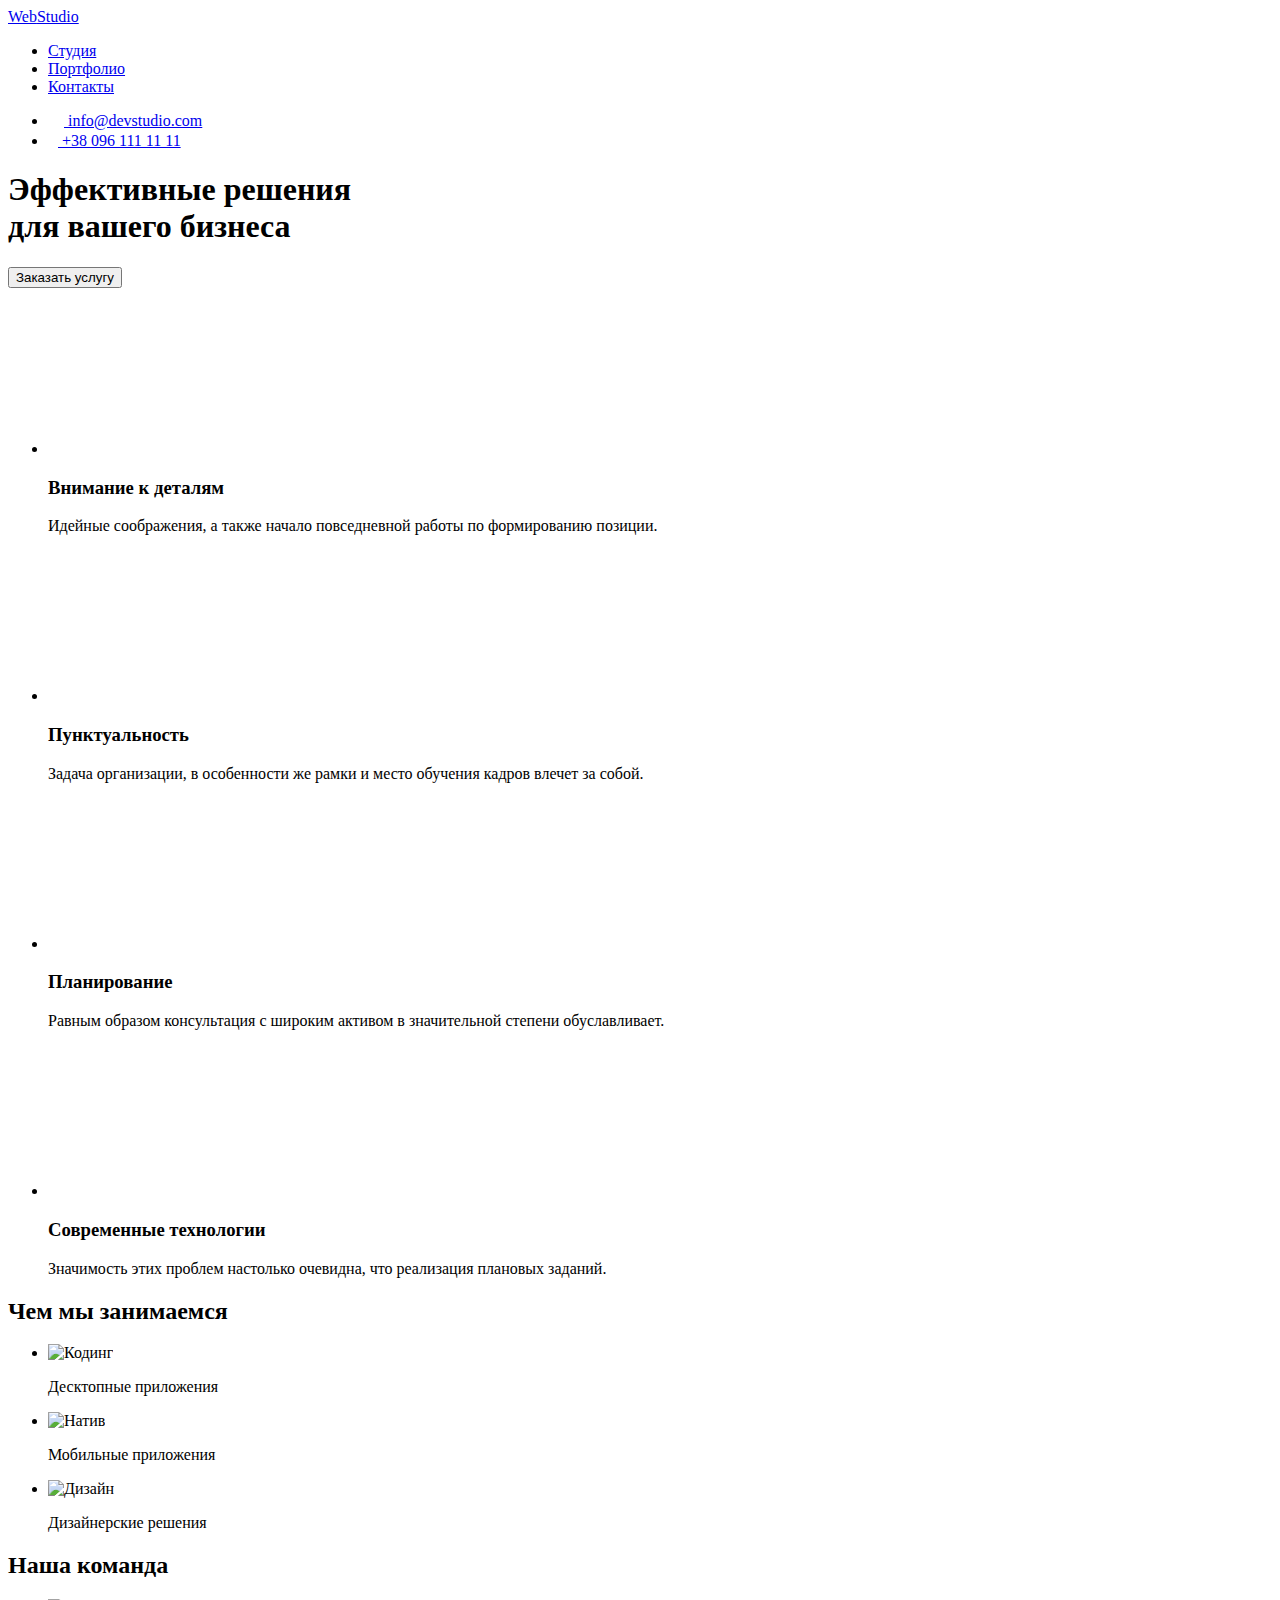
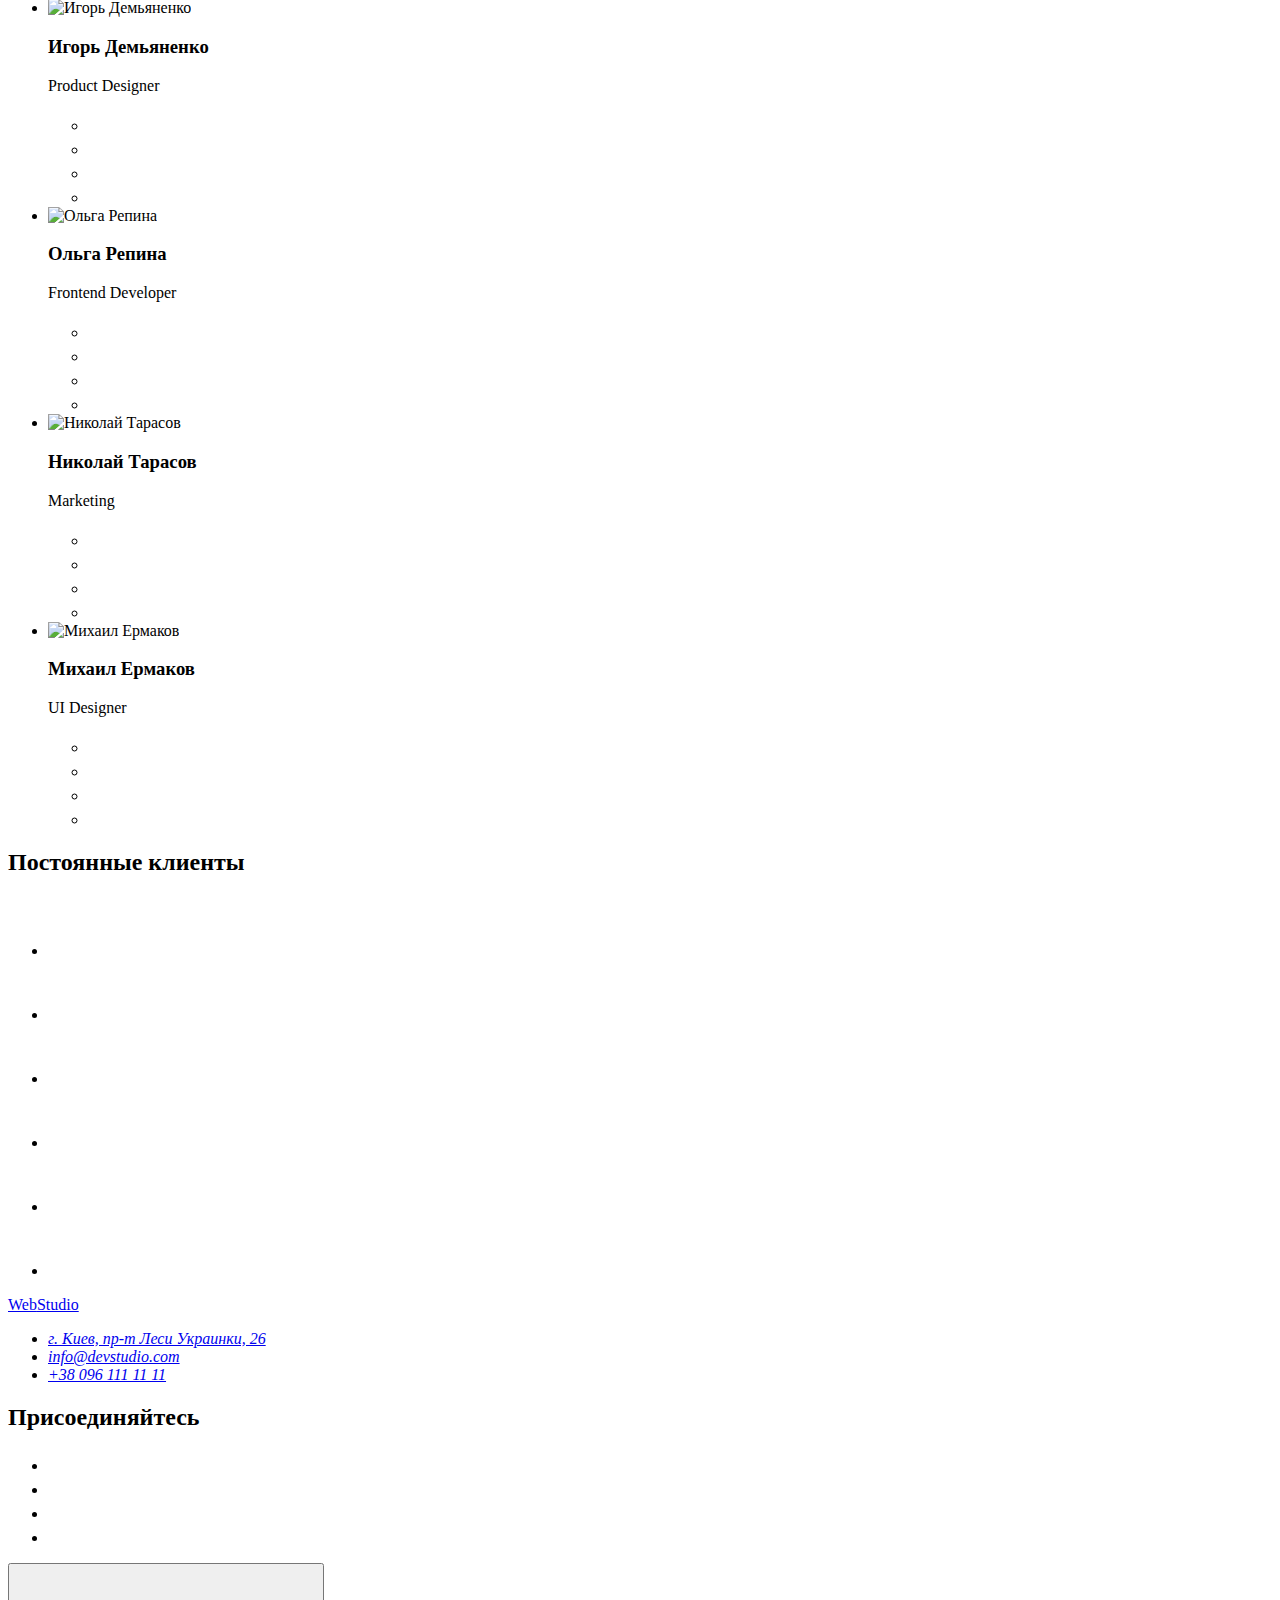
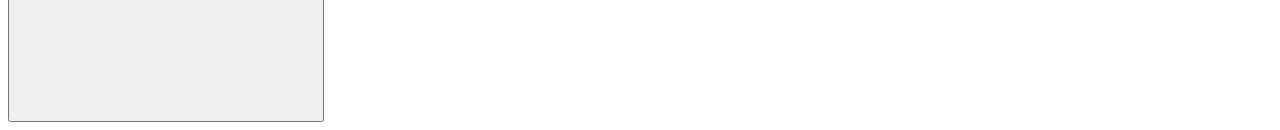
==== index.html @ 702080b3 "Add files via upload" ====
<!DOCTYPE html>
<html lang="ru">
  <head>
    <meta charset="UTF-8" />
    <meta http-equiv="X-UA-Compatible" content="IE=edge" />
    <meta name="viewport" content="width=device-width, initial-scale=1.0" />
    <title>Студия</title>
    <link
      rel="stylesheet"
      href="https://cdnjs.cloudflare.com/ajax/libs/modern-normalize/1.1.0/modern-normalize.min.css"
      integrity="sha512-wpPYUAdjBVSE4KJnH1VR1HeZfpl1ub8YT/NKx4PuQ5NmX2tKuGu6U/JRp5y+Y8XG2tV+wKQpNHVUX03MfMFn9Q=="
      crossorigin="anonymous"
      referrerpolicy="no-referrer"
    />
    <link
      href="https://fonts.googleapis.com/css2?family=Raleway:wght@700&family=Roboto:wght@400;500;700;900&display=swap"
      rel="stylesheet"
    />
    <link rel="stylesheet" href="./css/styles.css" />
  </head>
  <body>
    <!--Шапка проекта-->
    <header class="header">
      <div class="container header-container">
        <nav class="header-nav">
          <a class="link logo-link" href="#" lang="en">
            <span class="accent-color">Web</span>Studio</a>
          <ul class="list header-list">
            <li class="header-item">
              <a class="link header-link current-link" href="index.html">Студия</a>
            </li>
            <li class="header-item">
              <a class="link header-link" href="portfolio.html">Портфолио</a>
            </li>
            <li class="header-item">
              <a class="link header-link" href="#">Контакты</a>
            </li>
          </ul>
        </nav>
        <ul class="list cntc-list">
          <li class="cntc-list-item">
            <a class="link cntc-link mail-link" href="mailto:info@devstudio.com">
              <svg class="cntc-icon1" width="16" height="12">
                <use href="./images/sprite.svg#icon-envelope"></use>
              </svg>
              info@devstudio.com</a>
          </li>
          <li class="cntc-list-item">
            <a class="link cntc-link" href="tel:+380961111111">
              <svg class="cntc-icon2" width="10" height="16">
                <use href="./images/sprite.svg#icon-smartphone"></use>
              </svg>
                +38 096 111 11 11</a>
          </li>
        </ul>
      </div>
    </header>
    <main>
      <!--Шапка-герой-->
      <section class="hero hero-bg">
        <div class="container">
          <h1 class="hero-title">
            Эффективные решения <br />для вашего бизнеса
          </h1>
          <button type="button" class="order-btn" data-modal-open>Заказать услугу</button>
        </div>
      </section>
      <!--Особенности работы-->
      <section class="section">
        <div class="container">
          <h2 class="section-title" hidden>Особенности</h2>
          <ul class="list specifics-list">
            <li class="specifics-item">
              <div class="specifics-icon">
                <svg class="icon">
                  <use href="./images/sprite.svg#icon-antena"></use>
                </svg>
              </div>
              <h3 class="specifics-title">Внимание к деталям</h3>
              <p class="specifics-text">
                Идейные соображения, а также начало повседневной работы по
                формированию позиции.
              </p>
            </li>
            <li class="specifics-item">
              <div class="specifics-icon">
                <svg class="icon">
                  <use href="./images/sprite.svg#icon-clock" ></use>
                </svg>
              </div>               
              <h3 class="specifics-title">Пунктуальность</h3>
              <p class="specifics-text">
                Задача организации, в особенности же рамки и место обучения
                кадров влечет за собой.
              </p>
            </li>
            <li class="specifics-item">
              <div class="specifics-icon">
                <svg class="icon">
                  <use href="./images/sprite.svg#icon-diaram"></use>
                </svg>
              </div>
              <h3 class="specifics-title">Планирование</h3>
              <p class="specifics-text">
                Равным образом консультация с широким активом в значительной
                степени обуславливает.
              </p>
            </li>
            <li class="specifics-item">
              <div class="specifics-icon">
                <svg class="icon">
                  <use href="./images/sprite.svg#icon-astro"></use>
                </svg>
              </div>
              <h3 class="specifics-title">Современные технологии</h3>
              <p class="specifics-text">
                Значимость этих проблем настолько очевидна, что реализация
                плановых заданий.
              </p>
            </li>
          </ul>
        </div>
      </section>
      <!--Услуги-->
      <section>
        <div class="container">
          <h2 class="section-title">Чем мы занимаемся</h2>
          <ul class="list images-list">
            <li class="images-list-item">
              <div class="image-wrap">
                <img src="./images/box-1.jpg" alt="Кодинг" width="370" />
                <p class="image-text">Десктопные приложения</p>
              </div>
            </li>
            <li class="images-list-item">
              <div class="image-wrap">
                <img src="./images/box-2.jpg" alt="Натив" width="370" />
                <p class="image-text">Мобильные приложения</p>
              </div>
            </li>
            <li class="images-list-item">
              <div class="image-wrap">
                <img src="./images/box-3.jpg" alt="Дизайн" width="370" />
                <p class="image-text">Дизайнерские решения</p>
              </div>
            </li>
          </ul>
        </div>
      </section>
      <!--Команда-->
      <section class="team section">
        <div class="container">
          <h2 class="section-title">Наша команда</h2>
          <ul class="list team-list">
            <li class="team-list-item">
              <img
                src="./images/img-3.jpg"
                alt="Игорь Демьяненко"
                width="270"/>
              <div class="team-info">
                <h3 class="team-title">Игорь Демьяненко</h3>
                <p class="team-text" lang="en">Product Designer</p>
                <ul class="list sl-list">
                  <li class="sl-item">
                    <a
                    href="https://www.instagram.com"
                    target="_blank"
                    rel="noopener noreferrer"
                    class="sl-link">
                      <svg class="sl-icon" width="20" height="20">
                        <use href="./images/sprite.svg#icon-instagram"></use>
                      </svg>
                    </a>
                  </li>
                  <li class="sl-item">
                    <a
                    href="https://twitter.com"
                    target="_blank"
                    rel="noopener noreferrer"
                    class="sl-link">
                      <svg class="sl-icon" width="20" height="20">
                        <use href="./images/sprite.svg#icon-twitter"></use>
                      </svg>
                    </a>
                  </li>
                  <li class="sl-item">
                    <a href="https://uk-ua.facebook.com"
                    target="_blank"
                    rel="noopener noreferrer"
                    class="sl-link">
                      <svg class="sl-icon" width="20" height="20">
                        <use href="./images/sprite.svg#icon-facebook"></use>
                      </svg>
                    </a>
                  </li>
                  <li class="sl-item">
                    <a
                    href="https://www.linkedin.com"
                    target="_blank"
                    rel="noopener noreferrer"
                    class="sl-link">
                      <svg class="sl-icon" width="20" height="20">
                        <use href="./images/sprite.svg#icon-linkedin"></use>
                      </svg>
                    </a>
                  </li>
                </ul>
              </div>
            </li>
            <li class="team-list-item">
              <img src="./images/img-2.jpg" alt="Ольга Репина" width="270" />
              <div class="team-info">
                <h3 class="team-title">Ольга Репина</h3>
                <p class="team-text" lang="en">Frontend Developer</p>
                <ul class="list sl-list">
                  <li class="sl-item">
                    <a
                    href="https://www.instagram.com"
                    target="_blank"
                    rel="noopener noreferrer"
                    class="sl-link">
                      <svg class="sl-icon" width="20" height="20">
                        <use href="./images/sprite.svg#icon-instagram"></use>
                      </svg>
                    </a>
                  </li>
                  <li class="sl-item">
                    <a
                    href="https://twitter.com"
                    target="_blank"
                    rel="noopener noreferrer"
                    class="sl-link">
                      <svg class="sl-icon" width="20" height="20">
                        <use href="./images/sprite.svg#icon-twitter"></use>
                      </svg>
                    </a>
                  </li>
                  <li class="sl-item">
                    <a href="https://uk-ua.facebook.com"
                    target="_blank"
                    rel="noopener noreferrer"
                    class="sl-link">
                      <svg class="sl-icon" width="20" height="20">
                        <use href="./images/sprite.svg#icon-facebook"></use>
                      </svg>
                    </a>
                  </li>
                  <li class="sl-item">
                    <a
                    href="https://www.linkedin.com"
                    target="_blank"
                    rel="noopener noreferrer"
                    class="sl-link">
                      <svg class="sl-icon" width="20" height="20">
                        <use href="./images/sprite.svg#icon-linkedin"></use>
                      </svg>
                    </a>
                  </li>
                </ul>
              </div>
            </li>
            <li class="team-list-item">
              <img src="./images/img-1.jpg" alt="Николай Тарасов" width="270" />
              <div class="team-info">
                <h3 class="team-title">Николай Тарасов</h3>
                <p class="team-text" lang="en">Marketing</p>
                <ul class="list sl-list">
                  <li class="sl-item">
                    <a
                    href="https://www.instagram.com"
                    target="_blank"
                    rel="noopener noreferrer"
                    class="sl-link">
                      <svg class="sl-icon" width="20" height="20">
                        <use href="./images/sprite.svg#icon-instagram"></use>
                      </svg>
                    </a>
                  </li>
                  <li class="sl-item">
                    <a
                    href="https://twitter.com"
                    target="_blank"
                    rel="noopener noreferrer"
                    class="sl-link">
                      <svg class="sl-icon" width="20" height="20">
                        <use href="./images/sprite.svg#icon-twitter"></use>
                      </svg>
                    </a>
                  </li>
                  <li class="sl-item">
                    <a href="https://uk-ua.facebook.com"
                    target="_blank"
                    rel="noopener noreferrer"
                    class="sl-link">
                      <svg class="sl-icon" width="20" height="20">
                        <use href="./images/sprite.svg#icon-facebook"></use>
                      </svg>
                    </a>
                  </li>
                  <li class="sl-item">
                    <a
                    href="https://www.linkedin.com"
                    target="_blank"
                    rel="noopener noreferrer"
                    class="sl-link">
                      <svg class="sl-icon" width="20" height="20">
                        <use href="./images/sprite.svg#icon-linkedin"></use>
                      </svg>
                    </a>
                  </li>
                </ul>
              </div>
            </li>
            <li class="team-list-item">
              <img src="./images/img.jpg" alt="Михаил Ермаков" width="270" />
              <div class="team-info">
                <h3 class="team-title">Михаил Ермаков</h3>
                <p class="team-text" lang="en">UI Designer</p>
                <ul class="list sl-list">
                  <li class="sl-item">
                    <a
                    href="https://www.instagram.com"
                    target="_blank"
                    rel="noopener noreferrer"
                    class="sl-link">
                      <svg class="sl-icon" width="20" height="20">
                        <use href="./images/sprite.svg#icon-instagram"></use>
                      </svg>
                    </a>
                  </li>
                  <li class="sl-item">
                    <a
                    href="https://twitter.com"
                    target="_blank"
                    rel="noopener noreferrer"
                    class="sl-link">
                      <svg class="sl-icon" width="20" height="20">
                        <use href="./images/sprite.svg#icon-twitter"></use>
                      </svg>
                    </a>
                  </li>
                  <li class="sl-item">
                    <a href="https://uk-ua.facebook.com"
                    target="_blank"
                    rel="noopener noreferrer"
                    class="sl-link">
                      <svg class="sl-icon" width="20" height="20">
                        <use href="./images/sprite.svg#icon-facebook"></use>
                      </svg>
                    </a>
                  </li>
                  <li class="sl-item">
                    <a
                    href="https://www.linkedin.com"
                    target="_blank"
                    rel="noopener noreferrer"
                    class="sl-link">
                      <svg class="sl-icon" width="20" height="20">
                        <use href="./images/sprite.svg#icon-linkedin"></use>
                      </svg>
                    </a>
                  </li>
                </ul>
              </div>
            </li>
          </ul>
        </div>
      </section>
      <section class="clients section">
        <div class="container">
          <h2 class="section-title">Постоянные клиенты</h2>
          <ul class="list clients-list">
            <li class="clients-item">
              <a href="" class="clients-link">
                <svg class="client-icon" width="106" height="60">
                  <use href="./images/sprite.svg#icon-yaco-client"></use>
                </svg>
              </a>
            </li>
            <li class="clients-item">
              <a href="" class="clients-link">
                <svg class="client-icon" width="106" height="60">
                  <use href="./images/sprite.svg#icon-taglinghere-client"></use>
                </svg>
              </a>
            </li>
            <li class="clients-item">
              <a href="" class="clients-link">
                <svg class="client-icon" width="106" height="60">
                  <use href="./images/sprite.svg#icon-company-client"></use>
                </svg>
              </a>
            </li>
            <li class="clients-item">
              <a href="" class="clients-link">
                <svg class="client-icon" width="106" height="60">
                  <use
                    href="./images/sprite.svg#icon-fosterpeters-client"
                  ></use>
                </svg>
              </a>
            </li>
            <li class="clients-item">
              <a href="" class="clients-link">
                <svg class="client-icon" width="106" height="60">
                  <use href="./images/sprite.svg#icon-brand-client"></use>
                </svg>
              </a>
            </li>
            <li class="clients-item">
              <a href="" class="clients-link">
                <svg class="client-icon" width="106" height="60">
                  <use href="./images/sprite.svg#icon-tagline-client"></use>
                </svg>
              </a>
            </li>
          </ul>
        </div>
      </section>
    </main>
    <!--Подвал-->
    <footer class="footer">
      <div class="container">
        <div class="address-links">
          <a class="link footer-logo-link" href="#" lang="en">
            <span class="accent-color">Web</span>Studio</a>
          <address class="address">
            <ul class="list address-list">
              <li class="address-list-item">
                <a
                  class="link address-link"
                  href="https://www.google.com/maps/place/%D0%B1%D1%83%D0%BB%D1%8C%D0%B2%D0%B0%D1%80+%D0%9B%D0%B5%D1%81%D1%96+%D0%A3%D0%BA%D1%80%D0%B0%D1%97%D0%BD%D0%BA%D0%B8,+26,+%D0%9A%D0%B8%D1%97%D0%B2,+02000/@50.4265807,30.5361971,17z/data=!3m1!4b1!4m5!3m4!1s0x40d4cf0e033ecbe9:0x57a4dffefec77da0!8m2!3d50.4265807!4d30.5383858"
                  target="_blank"
                  rel="noopener noreferrer"
                  >г. Киев, пр-т Леси Украинки, 26</a>
              </li>
              <li class="address-list-item">
                <a class="link" href="mailto:info@devstudio.com"
                  >info@devstudio.com</a>
              </li>
              <li class="address-list-item">
                <a class="link" href="tel:+380961111111"
                  >+38 096 111 11 11</a>
              </li>
            </ul>
          </address>
        </div>
        <div class="sn-links">
          <h2 class="sn-list-title">Присоединяйтесь</h2>
          <ul class="list sn-list">
            <li class="sn-item">
              <a
              href="https://www.instagram.com"
              target="_blank"
              rel="noopener noreferrer"
              class="sn-link">
                <svg class="sn-icon" width="20" height="20">
                  <use href="./images/sprite.svg#icon-instagram"></use>
                </svg>
              </a>
            </li>
            <li class="sn-item">
              <a
              href="https://twitter.com"
              target="_blank"
              rel="noopener noreferrer"
              class="sn-link">
                <svg class="sn-icon" width="20" height="20">
                  <use href="./images/sprite.svg#icon-twitter"></use>
                </svg>
              </a>
            </li>
            <li class="sn-item">
              <a
              href="https://uk-ua.facebook.com"
              target="_blank"
              rel="noopener noreferrer"
              class="sn-link">
                <svg class="sn-icon" width="20" height="20">
                  <use href="./images/sprite.svg#icon-facebook"></use>
                </svg>
              </a>
            </li>
            <li class="sn-item">
              <a
              href="https://www.linkedin.com"
              target="_blank"
              rel="noopener noreferrer"
              class="sn-link">
                <svg class="sn-icon" width="20" height="20">
                  <use href="./images/sprite.svg#icon-linkedin"></use>
                </svg>
              </a>
            </li>
          </ul>
        </div>
      </div>
    </footer>
    <div class="backdrop is-hidden" data-modal>
      <div class="modal">
        <p></p>
        <button type="button" class="modal-close" data-modal-close>
          <svg class="close-icon">
            <use href="./images/sprite.svg#icon-close"></use>
          </svg>
        </button>
      </div>
    </div>
    <script src="./js/modal.js"></script>
  </body>
</html>
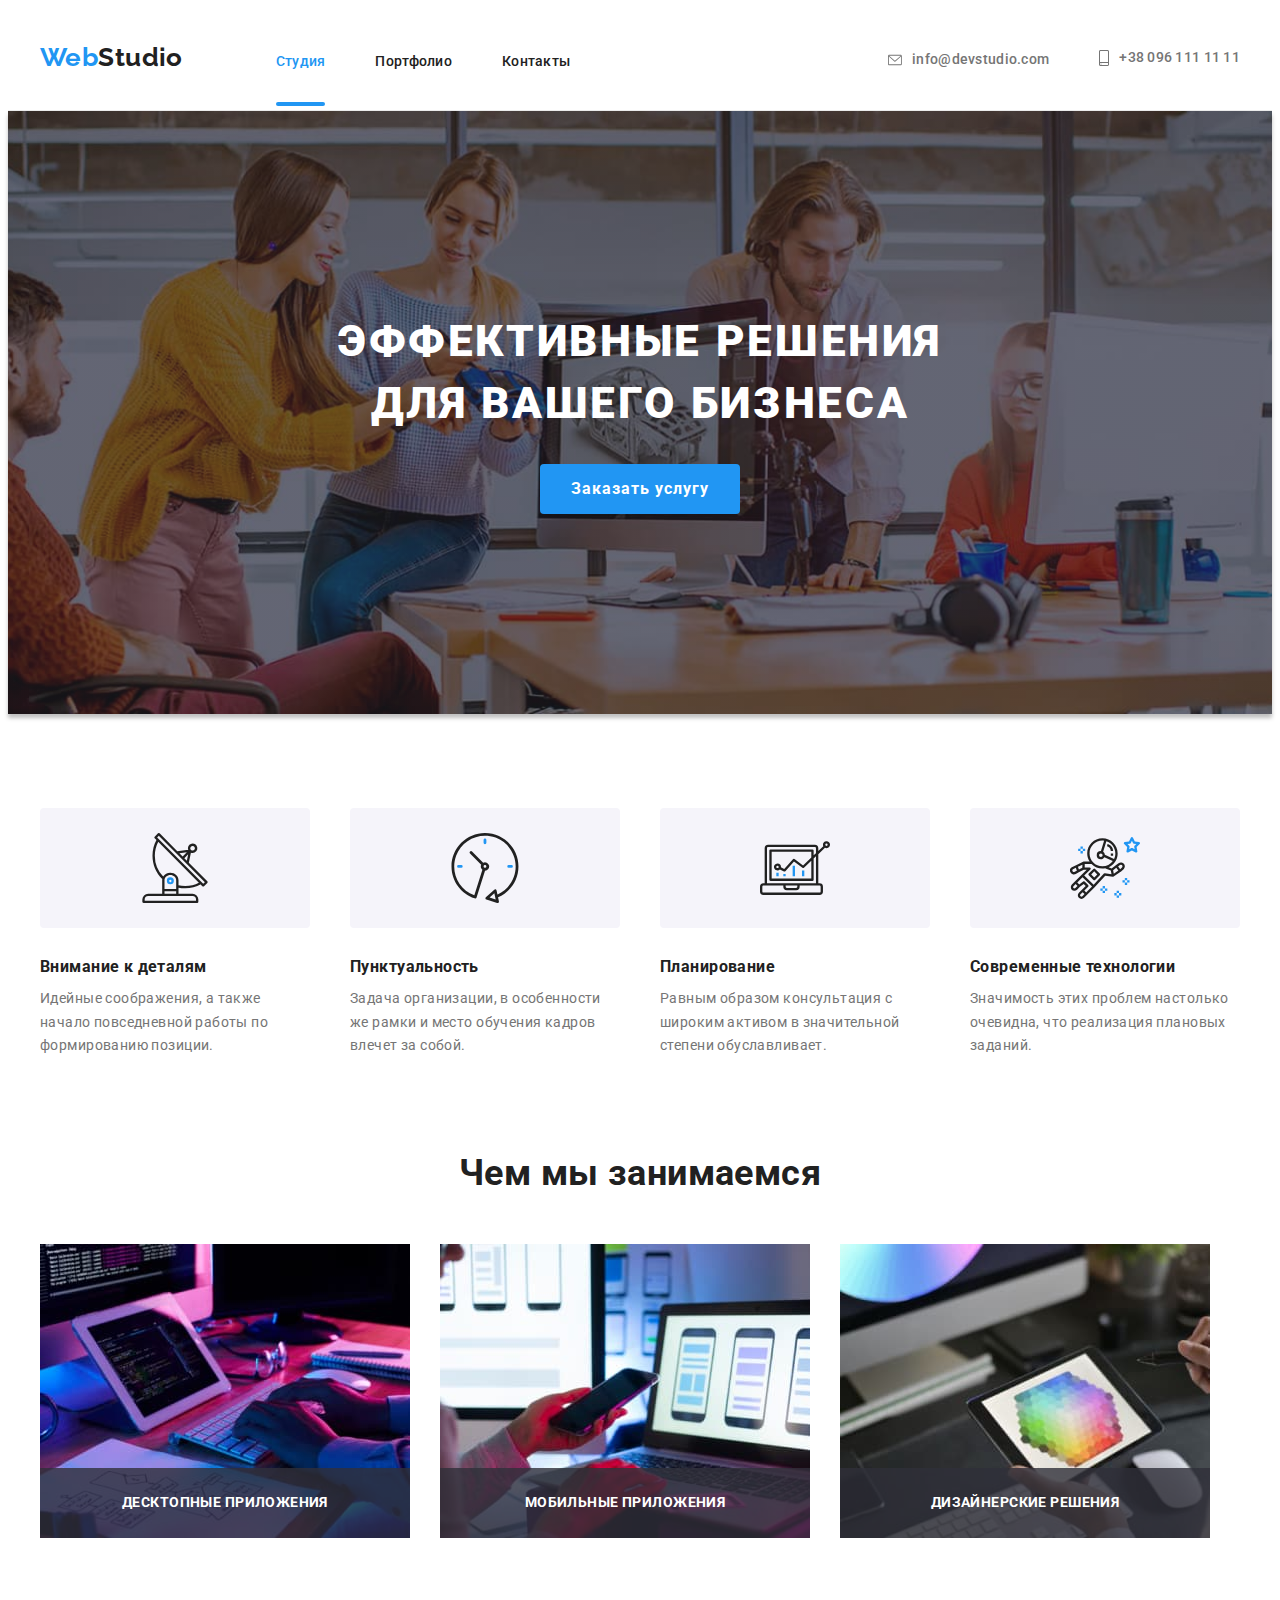
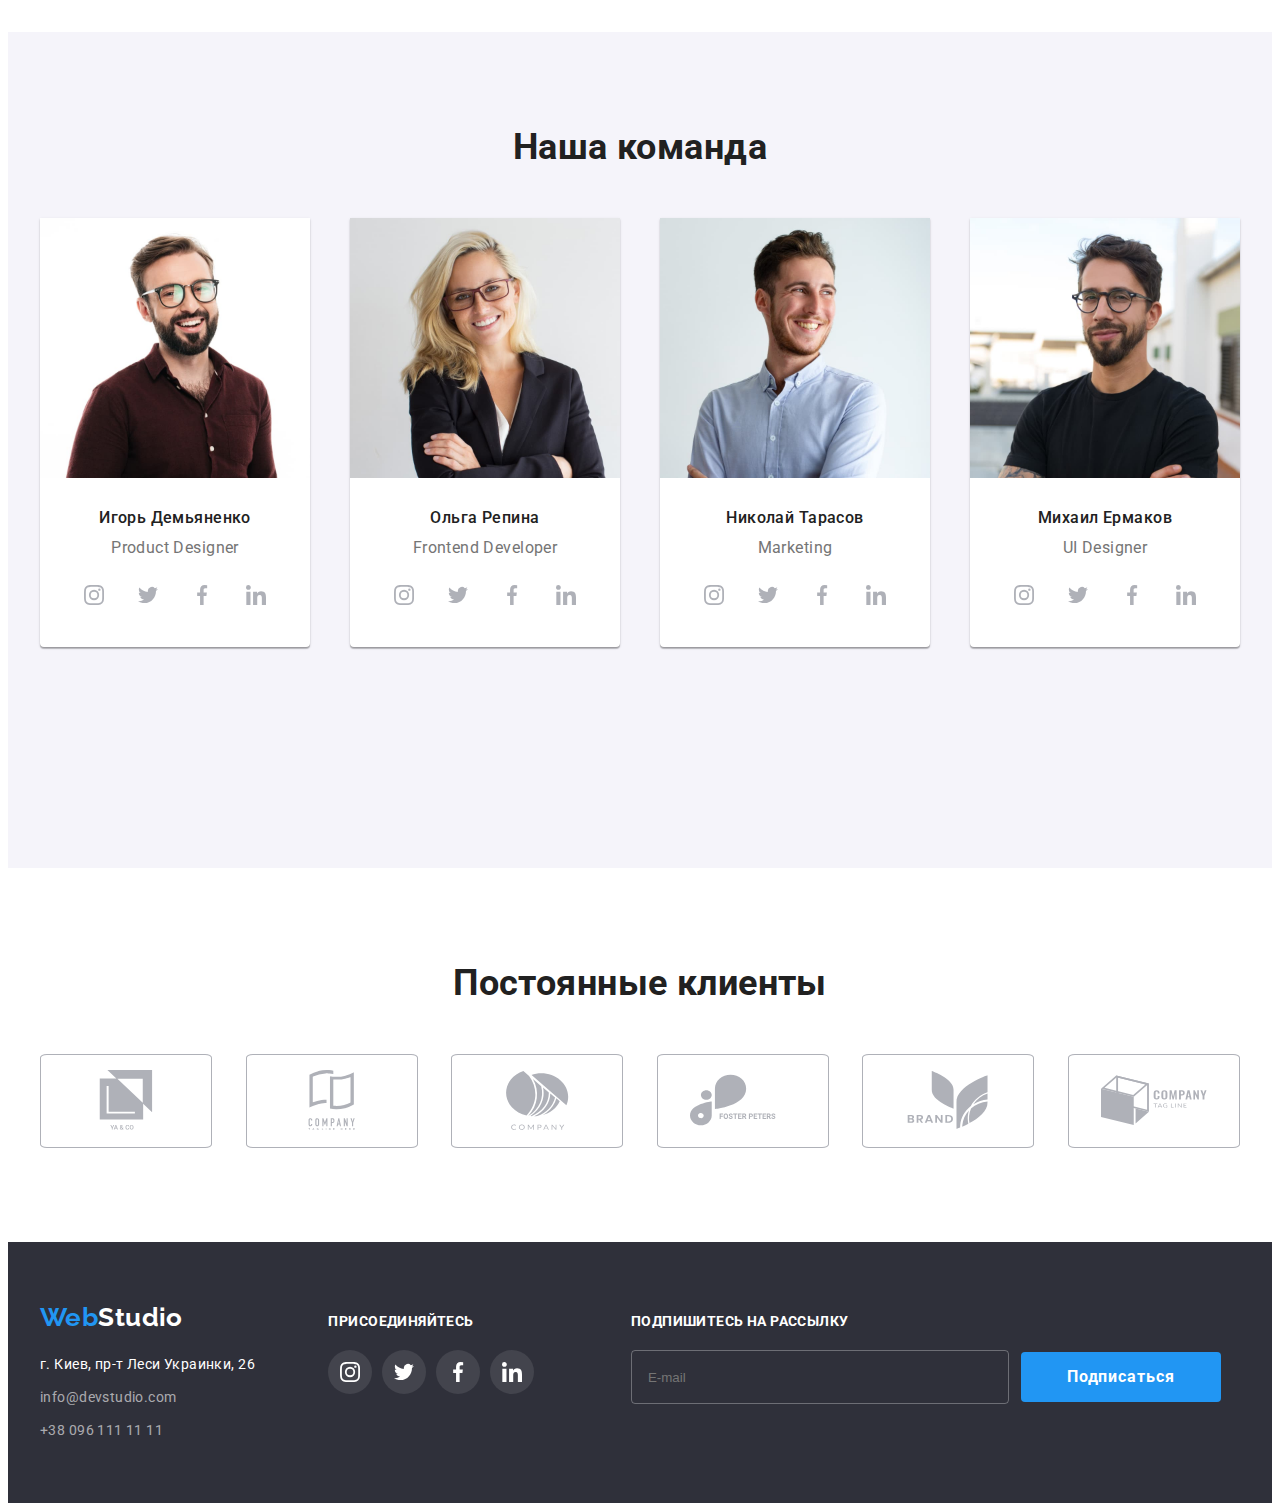
==== commit 00c04d6a: "Update index.html" ====
--- a/index.html
+++ b/index.html
@@ -62,7 +62,7 @@
           <h1 class="hero-title">
             Эффективные решения <br />для вашего бизнеса
           </h1>
-          <button type="button" class="order-btn" data-modal-open>Заказать услугу</button>
+          <button type="button" class="main-btn order-btn" data-modal-open>Заказать услугу</button>
         </div>
       </section>
       <!--Особенности работы-->
@@ -494,12 +494,91 @@
             </li>
           </ul>
         </div>
+        <div class="sign-forms">
+          <h2 class="sign-title">Подпишитесь на рассылку</h2>
+          <form action="#">
+            <div class="sign-wrap">
+              <input type="email" name="email" class="sign-email" placeholder="E-mail">
+              <button type="submit" class="main-btn sign-btn">Подписаться</button>
+            </div>
+          </form>
+        </div>
       </div>
     </footer>
     <div class="backdrop is-hidden" data-modal>
       <div class="modal">
-        <p></p>
-        <button type="button" class="modal-close" data-modal-close>
+        <p class="form-title">Оставьте свои данные, мы вам перезвоним</p>
+        <form action="#">
+          <div class="form-wrap">
+            <label for="user-name" class="input-text">Имя</label>
+            <div class="input-wrap">
+              <input 
+                type="text"
+                name="user-name"
+                id="user-name"
+                class="form-input form-size"
+                required>
+              <svg class="form-icon" width="18" height="18">
+                <use href="./images/icons.svg#icon-person"></use>
+              </svg>
+            </div>
+          </div>
+          <div class="form-wrap">
+            <label for="user-tel" class="input-text">Телефон</label>
+            <div class="input-wrap">
+              <input
+                type="tel"
+                name="tel"
+                id="user-tel"
+                class="form-input form-size"
+                required>
+              <svg class="form-icon" width="18" height="18">
+                <use href="./images/icons.svg#icon-phone"></use>
+              </svg>
+            </div>
+          </div>
+          <div class="form-wrap">
+            <label for="user-email" class="input-text">Почта</label>
+            <div class="input-wrap">
+              <input
+                type="email"
+                name="email"
+                id="user-email"
+                class="form-input form-size"
+                required>
+              <svg class="form-icon" width="18" height="18">
+                <use href="./images/icons.svg#icon-email"></use>
+              </svg>
+            </div>
+          </div>
+          <div class="comment-wrap">
+            <label for="user-comments" class="input-text">Комментарий</label>
+            <textarea
+              name="coments"
+              id="user-comments"
+              placeholder="Введите текст"
+              class="form-input comments-size"></textarea>
+          </div>
+          <div class="checkbox-wrap">
+            <input
+              type="checkbox"
+              name="confirm"
+              id="confirm"
+              class="confirm-check">
+            <label
+              for="confirm"
+              class="confirm-text">
+                <span>
+                  <svg class="confirm-icon" width="18" height="18">
+                    <use href="./images/icons.svg#icon-vector"></use>
+                  </svg>
+                </span> 
+                  Соглашаюсь с рассылкой и принимаю <a class="confirm-link" href="#"> Условия договора</a>
+            </label>
+          </div>
+          <button type="submit" class="main-btn form-btn">Отправить</button>
+        </form>
+        <button type="submit" class="modal-close" data-modal-close>
           <svg class="close-icon">
             <use href="./images/sprite.svg#icon-close"></use>
           </svg>
--- a/css/styles.css
+++ b/css/styles.css
@@ -0,0 +1,864 @@
+:root {
+  --accent-color: #2196f3;
+  --primary-text-color: #212121;
+  --secondary-text-color: #757575;
+  --primary-color: #ffffff;
+  --secondary-color: #2f303a;
+  --section-btn-color: #f5f4fa;
+  --primary-transition: 250ms cubic-bezier(0.4, 0, 0.2, 1);
+}
+
+body {
+  font-family: "Roboto", sans-serif;
+  font-size: 14px;
+  letter-spacing: 0.03em;
+  background-color: var(--primary-color);
+  color: var(--primary-text-color);
+}
+
+p,
+h1,
+h2,
+h3,
+h4,
+h5,
+h6 {
+  margin: 0;
+}
+
+ul {
+  margin: 0;
+  padding-left: 0;
+}
+
+button {
+  cursor: pointer;
+}
+
+.list {
+  list-style: none;
+}
+
+.link {
+  text-decoration: none;
+}
+
+/* ШАПКА */
+
+.header {
+  background-color: var(--primary-color);
+  border-bottom: 1px ridge #ececec;
+}
+
+.container {
+  width: 1200px;
+  padding: 0 15px 0 15px;
+  margin: 0 auto;
+}
+
+.header-container {
+  display: flex;
+  align-items: baseline;
+  padding-top: 32px;
+  padding-bottom: 32px;
+}
+
+.header-nav {
+  display: flex;
+  align-items: baseline;
+}
+
+.logo-link {
+  font-family: "Raleway", sans-serif;
+  font-weight: bold;
+  font-size: 26px;
+  line-height: 1.19;
+  color: var(--primary-text-color);
+  margin-right: 93px;
+}
+
+.accent-color {
+  color: var(--accent-color);
+}
+
+.header-list {
+  display: flex;
+}
+
+.header-item {
+  position: relative;
+}
+
+.header-item:not(:last-child) {
+  margin-right: 50px;
+}
+
+.header-link {
+  font-weight: 500;
+  line-height: 1.14;
+  letter-spacing: 0.02em;
+  color: var(--primary-text-color);
+  transition: color var(--primary-transition);
+}
+
+.header-link:hover,
+.header-link:focus {
+  color: var(--accent-color);
+}
+
+.current-link {
+  color: var(--accent-color);
+}
+
+.current-link::after {
+  content: "";
+  width: 100%;
+  height: 4px;
+  border-radius: 2px;
+  position: absolute;
+  background-color: var(--accent-color);
+  left: 0;
+  bottom: -36px;
+}
+
+/* КОНТАКТЫ */
+
+.cntc-list {
+  display: inline-flex;
+  flex-direction: row;
+  margin-left: auto;
+  align-items: baseline;
+  justify-content: center;
+}
+
+.cntc-link {
+  font-weight: 500;
+  line-height: 1.14;
+  letter-spacing: 0.02em;
+  padding: 10px 0 10px 0;
+  max-width: 161px;
+  max-height: 16px;
+  color: var(--secondary-text-color);
+  fill: var(--secondary-text-color);
+  display: flex;
+  justify-content: center;
+  align-items: center;
+  transition: color var(--primary-transition);
+}
+
+.mail-link {
+  margin-right: 50px;
+}
+
+.cntc-icon1,
+.cntc-icon2 {
+  margin-right: 10px;
+  fill: var(--secondary-text-color);
+}
+
+.cntc-link:hover,
+.cntc-link:hover {
+  color: var(--accent-color);
+  fill: var(--accent-color);
+}
+
+.cntc-icon1,
+.cntc-icon2 {
+  fill: inherit;
+}
+
+/* ШАПКА-ГЕРОЙ */
+
+.hero {
+  background-color: var(--secondary-color);
+  display: flex;
+  justify-content: center;
+  align-items: center;
+  flex-direction: column;
+  padding-top: 200px;
+  padding-bottom: 200px;
+}
+
+.hero-bg {
+  display: block;
+  margin: 0 auto;
+  background-image: linear-gradient(
+      rgba(47, 48, 58, 0.4),
+      rgba(47, 48, 58, 0.4)
+    ),
+    url(../images/hero-bgi.jpg);
+  background-repeat: no-repeat;
+  background-size: cover;
+  background-position: center;
+  max-width: 1600px;
+  max-height: 600px;
+  box-shadow: 0px 4px 4px rgba(0, 0, 0, 0.25);
+}
+
+.hero-title {
+  font-weight: 900;
+  font-size: 44px;
+  line-height: 1.4;
+  text-align: center;
+  letter-spacing: 0.06em;
+  text-transform: uppercase;
+  color: var(--primary-color);
+  margin-bottom: 30px;
+}
+
+.main-btn {
+  font-family: inherit;
+  font-weight: bold;
+  font-size: 16px;
+  line-height: 1.9;
+  letter-spacing: 0.06em;
+  color: var(--primary-color);
+  background-color: var(--accent-color);
+  justify-content: center;
+  align-items: center;
+  min-width: 200px;
+  min-height: 50px;
+  border-radius: 4px;
+  border: none;
+}
+
+.order-btn {
+  margin: auto;
+  display: block;
+}
+
+.form-btn {
+  margin: auto;
+  display: block;
+  border: none;
+  margin-top: 30px;
+  box-shadow: 0px 4px 4px rgba(0, 0, 0, 0.15);
+}
+
+.form-btn:hover,
+.form-btn:focus {
+  box-shadow: 0px 4px 4px rgba(0, 0, 0, 0.25);
+  transition: box-shadow, var(--primary-transition);
+}
+
+.sign-btn {
+  margin-left: 12px;
+  justify-items: center;
+}
+
+/* ОФОРМЛЕНИЕ ТИТЛА СЕКЦИЙ */
+
+.section {
+  padding-top: 94px;
+  padding-bottom: 94px;
+}
+
+.section-title {
+  font-weight: bold;
+  font-size: 36px;
+  line-height: 1.17;
+  text-align: center;
+  color: var(--primary-text-color);
+}
+
+/* ОСОБЕННОСТИ */
+
+.specifics-title {
+  font-weight: bold;
+  line-height: 1.14;
+  color: var(--primary-text-color);
+}
+
+.specifics-list {
+  display: flex;
+  justify-content: space-between;
+}
+
+.specifics-list-item:not(:last-child) {
+  margin-right: 30px;
+}
+
+.specifics-icon {
+  content: "";
+  width: 270px;
+  height: 120px;
+  background-color: #f5f4fa;
+  border-radius: 4px;
+  display: flex;
+  justify-content: center;
+  align-items: center;
+  margin-bottom: 30px;
+}
+
+.icon {
+  width: 70px;
+  height: 70px;
+}
+
+.specifics-text {
+  line-height: 1.7;
+  color: var(--secondary-text-color);
+  width: 270px;
+  margin-top: 10px;
+}
+
+/* КАРТИНКИ */
+
+img {
+  display: block;
+  max-width: 100%;
+  height: auto;
+}
+
+.images-list {
+  display: flex;
+  padding-bottom: 94px;
+}
+
+.image-wrap {
+  position: relative;
+}
+
+.images-list-item:not(:last-child) {
+  margin-right: 30px;
+}
+
+.image-text {
+  position: absolute;
+  bottom: 0;
+  font-weight: bold;
+  line-height: 1.14;
+  text-transform: uppercase;
+  width: 100%;
+  height: 70px;
+  color: var(--primary-color);
+  background-color: rgba(47, 48, 58, 0.8);
+  display: flex;
+  align-items: center;
+  justify-content: center;
+}
+
+/* НАША КОМАНДА */
+
+.team {
+  background-color: var(--section-btn-color);
+  height: 648px;
+}
+
+.section-title {
+  margin-bottom: 50px;
+}
+.team-list {
+  display: flex;
+  justify-content: space-between;
+}
+
+.team-list-item {
+  background-color: var(--primary-color);
+  box-shadow: 0px 1px 3px rgba(0, 0, 0, 0.12), 0px 1px 1px rgba(0, 0, 0, 0.14),
+    0px 2px 1px rgba(0, 0, 0, 0.2);
+  border-radius: 0px 0px 4px 4px;
+}
+
+.team-info {
+  padding-top: 30px;
+  padding-bottom: 30px;
+}
+
+.team-title {
+  font-weight: 500;
+  font-size: 16px;
+  text-align: center;
+  line-height: 1.2;
+  color: var(--primary-text-color);
+  margin-bottom: 10px;
+}
+
+.team-text {
+  font-size: 16px;
+  line-height: 1.2;
+  text-align: center;
+  color: var(--secondary-text-color);
+}
+
+.sl-list {
+  display: flex;
+  justify-content: center;
+  margin-top: 16px;
+}
+
+.sl-item + .sl-item {
+  margin-left: 10px;
+}
+
+.sl-link {
+  width: 44px;
+  height: 44px;
+  fill: #afb1b8;
+  background-color: var(--primary-color);
+  display: flex;
+  justify-content: center;
+  align-items: center;
+  border-radius: 50%;
+  transition: background-color, fill, var(--primary-transition);
+}
+
+.sl-link:hover,
+.sl-link:focus {
+  background-color: var(--accent-color);
+  fill: var(--primary-color);
+}
+
+.sl-icon {
+  fill: inherit;
+}
+
+/* КЛИЕНТЫ */
+
+.clients-list {
+  display: flex;
+  align-items: center;
+  justify-content: space-between;
+  margin-top: 50px;
+}
+
+.clients-item {
+  width: 170px;
+  height: 92px;
+  border: 1px solid #afb1b8;
+  border-radius: 4%;
+  fill: #afb1b8;
+  background-color: var(--primary-color);
+  display: flex;
+  justify-content: center;
+  align-items: center;
+  transition: fill var(--primary-transition);
+}
+
+.clients-item:hover,
+.clients-item:focus {
+  fill: var(--accent-color);
+  border: 1px solid var(--accent-color);
+}
+
+.client-icon {
+  fill: inherit;
+}
+
+/* КНОПКИ ПОРТФОЛИО */
+
+.btns-list {
+  display: flex;
+  justify-content: center;
+  align-items: center;
+  margin-bottom: 50px;
+}
+
+.all-btn,
+.ws-btn,
+.app-btn,
+.design-btn,
+.marketing-btn {
+  font-family: inherit;
+  font-weight: 500;
+  font-size: 16px;
+  line-height: 1.6;
+  min-width: 73px;
+  min-height: 38px;
+  border: none;
+  border-radius: 4px;
+  margin-right: 8px;
+  text-align: center;
+  letter-spacing: 0.03em;
+  color: var(--primary-text-color);
+  background-color: var(--section-btn-color);
+  transition: color, background-color, box-shadow, var(--primary-transition);
+}
+
+.all-btn:hover,
+.all-btn:focus,
+.ws-btn:hover,
+.ws-btn:focus,
+.app-btn:hover,
+.app-btn:focus,
+.design-btn:hover,
+.design-btn:focus,
+.marketing-btn:hover,
+.marketing-btn:focus {
+  color: var(--primary-color);
+  background-color: var(--accent-color);
+  box-shadow: 0px 3px 1px rgba(0, 0, 0, 0.1), 0px 1px 2px rgba(0, 0, 0, 0.08),
+    0px 2px 2px rgba(0, 0, 0, 0.12);
+}
+
+/* УСЛУГИ ПОРТФОЛИО */
+
+.service-list {
+  display: flex;
+  flex-wrap: wrap;
+  margin-right: -30px;
+  margin-bottom: -30px;
+}
+
+.service-list-item {
+  width: calc(100% / 3 - 30px);
+  margin-right: 30px;
+  margin-bottom: 30px;
+}
+
+.service-list-item:hover .text {
+  transform: translateY(0);
+}
+
+.service-link {
+  transition: box-shadow var(--primary-transition) 50ms;
+}
+
+.service-link:hover,
+.service-link:focus {
+  display: block;
+  box-shadow: 0px 1px 1px rgba(0, 0, 0, 0.12), 0px 4px 4px rgba(0, 0, 0, 0.06),
+    1px 4px 6px rgba(0, 0, 0, 0.16);
+}
+
+.service-wrap {
+  position: relative;
+  overflow: hidden;
+}
+
+.text {
+  font-size: 18px;
+  line-height: 1.55;
+  color: var(--primary-color);
+  position: absolute;
+  top: 0;
+  left: 0;
+  padding: 63px 24px;
+  height: 294px;
+  background-color: rgba(33, 150, 243, 0.9);
+  transform: translateY(101%);
+  transition: transform 350ms ease-out 150ms;
+  overflow: auto;
+}
+
+.service-info {
+  padding: 20px 24px;
+  border-right: 1px ridge #ececec;
+  border-bottom: 1px ridge #ececec;
+  border-left: 1px ridge #ececec;
+}
+
+.service-title {
+  font-weight: bold;
+  font-size: 18px;
+  line-height: 2;
+  letter-spacing: 0.06em;
+  color: var(--primary-text-color);
+}
+
+.service-text {
+  font-size: 16px;
+  line-height: 1.9;
+  color: var(--secondary-text-color);
+  margin-top: 4px;
+}
+
+/* ПОДВАЛ */
+
+.footer {
+  background-color: var(--secondary-color);
+  display: flex;
+  padding-top: 60px;
+  padding-bottom: 60px;
+}
+
+.address-links {
+  display: inline-flex;
+  flex-direction: column;
+}
+
+.footer-logo-link {
+  font-family: "Raleway", sans-serif;
+  font-weight: bold;
+  font-size: 26px;
+  line-height: 1.19;
+  color: var(--primary-color);
+}
+
+.address-list {
+  display: inline-flex;
+  flex-direction: column;
+  margin-top: 20px;
+}
+
+.address-list-item:not(:first-child) {
+  margin-top: 9px;
+}
+
+.address-list-item > .link {
+  font-style: normal;
+  font-weight: normal;
+  line-height: 1.7;
+  color: rgba(255, 255, 255, 0.6);
+}
+
+.address-list-item > .address-link {
+  color: var(--primary-color);
+}
+
+.sn-links {
+  display: inline-flex;
+  flex-direction: column;
+  margin-left: 70px;
+}
+
+.sn-list-title,
+.sign-title {
+  font-weight: bold;
+  font-size: 14px;
+  line-height: 1.14;
+  letter-spacing: 0.03em;
+  text-transform: uppercase;
+  color: var(--primary-color);
+  margin-bottom: 20px;
+}
+
+.sn-list {
+  display: inline-flex;
+  flex-direction: row;
+  align-items: center;
+  justify-content: space-around;
+}
+
+.sn-item + .sn-item {
+  margin-left: 10px;
+}
+
+.sn-link {
+  width: 44px;
+  height: 44px;
+  border-radius: 50%;
+  fill: var(--primary-color);
+  background-color: #43444d;
+  display: flex;
+  align-items: center;
+  justify-content: center;
+  transition: background-color var(--primary-transition);
+}
+
+.sn-link:hover,
+.sn-link:focus {
+  background-color: var(--accent-color);
+  fill: var(--primary-color);
+}
+
+.sn-icon {
+  fill: inherit;
+}
+
+.sign-forms {
+  display: inline-flex;
+  flex-direction: column;
+  margin-left: 93px;
+}
+
+.sign-wrap {
+  display: inline-flex;
+  align-items: center;
+}
+
+.sign-email {
+  width: 358px;
+  height: 50px;
+  padding-left: 16px;
+  border: 1px solid rgba(255, 255, 255, 0.3);
+  border-radius: 4px;
+  background-color: transparent;
+  outline: none;
+  color: var(--primary-color);
+}
+
+/* МОДАЛКА */
+.backdrop {
+  position: fixed;
+  top: 0;
+  width: 100vw;
+  height: 100vh;
+  background-color: rgba(0, 0, 0, 0.25);
+  transition: var(--primary-transition);
+}
+
+.modal {
+  min-width: 528px;
+  min-height: 581px;
+  padding: 40px;
+  background-color: var(--primary-color);
+  border-radius: 4px;
+  box-shadow: 0px 4px 4px rgba(0, 0, 0, 0.25);
+  position: absolute;
+  top: 50%;
+  left: 50%;
+  transform: translate(-50%, -50%) scale(1);
+  transition: transform var(--primary-transition);
+}
+
+/* ---------------------------------ФОРМЫ--------------------------------- */
+
+.form-title {
+  font-weight: bold;
+  font-size: 20px;
+  line-height: 1.15;
+  text-align: center;
+  letter-spacing: 0.03em;
+  margin-bottom: 12px;
+}
+
+.form-wrap {
+  margin-bottom: 10px;
+}
+
+.input-text {
+  font-size: 12px;
+  line-height: 1.16;
+  letter-spacing: 0.01em;
+  color: var(--secondary-text-color);
+}
+
+.input-wrap {
+  display: flex;
+  flex-direction: column;
+  margin-bottom: 10px;
+  position: relative;
+}
+
+.form-input {
+  width: 100%;
+  border: 1px solid rgba(33, 33, 33, 0.2);
+  border-radius: 4px;
+  margin-top: 4px;
+  outline: none;
+  transition: border-color var(--primary-transition);
+}
+
+.form-input:hover,
+.form-input:focus {
+  border-color: var(--accent-color);
+}
+
+.form-size {
+  height: 40px;
+  padding-left: 42px;
+}
+
+.form-icon {
+  position: absolute;
+  left: 12px;
+  top: 55%;
+  fill: inherit;
+  transform: translateY(-55%);
+  transition: fill var(--primary-transition);
+}
+
+.form-input:hover + .form-icon,
+.form-input:focus + .form-icon {
+  fill: var(--accent-color);
+}
+
+.comments-size {
+  line-height: 1.14;
+  letter-spacing: 0.01em;
+  height: 120px;
+  padding: 12px 16px;
+  resize: none;
+}
+
+.comments-size::placeholder {
+  color: rgba(117, 117, 117, 0.5);
+}
+
+.checkbox-wrap {
+  margin-top: 20px;
+  margin-left: 14px;
+}
+
+.confirm-check {
+  appearance: none;
+  position: absolute;
+}
+
+.confirm-text {
+  line-height: 1.7;
+  color: var(--secondary-text-color);
+  display: flex;
+  align-items: center;
+  justify-content: center;
+}
+
+.confirm-link {
+  color: var(--accent-color);
+  padding-left: 6px;
+}
+
+.confirm-text span {
+  width: 16px;
+  height: 15px;
+  border: 2px solid #212121;
+  border-radius: 4px;
+  margin-right: 8.38px;
+  display: flex;
+  align-items: center;
+  justify-content: center;
+}
+
+.confirm-icon {
+  fill: transparent;
+}
+
+.confirm-check:checked + .confirm-text span {
+  border: none;
+  background-color: var(--accent-color);
+  transition: background-color var(--primary-transition);
+}
+
+.confirm-check:checked + .confirm-text .confirm-icon {
+  fill: var(--primary-color);
+  transition: fill var(--primary-transition);
+}
+
+/* ------------------------------------------------------------------------------ */
+
+.modal-close {
+  width: 30px;
+  height: 30px;
+  border-radius: 50%;
+  border: 1px solid rgba(0, 0, 0, 0.1);
+  background-color: transparent;
+  position: absolute;
+  top: 8px;
+  right: 8px;
+  transition: fill var(--primary-transition);
+}
+
+.modal-close:hover,
+.modal-close:focus {
+  fill: var(--accent-color);
+}
+
+.close-icon {
+  position: absolute;
+  top: 5px;
+  right: 5px;
+  width: 18px;
+  height: 18px;
+  fill: inherit;
+}
+
+.backdrop.is-hidden .modal {
+  transform: scale(0.25);
+}
+
+.is-hidden {
+  opacity: 0;
+  pointer-events: none;
+  visibility: hidden;
+}
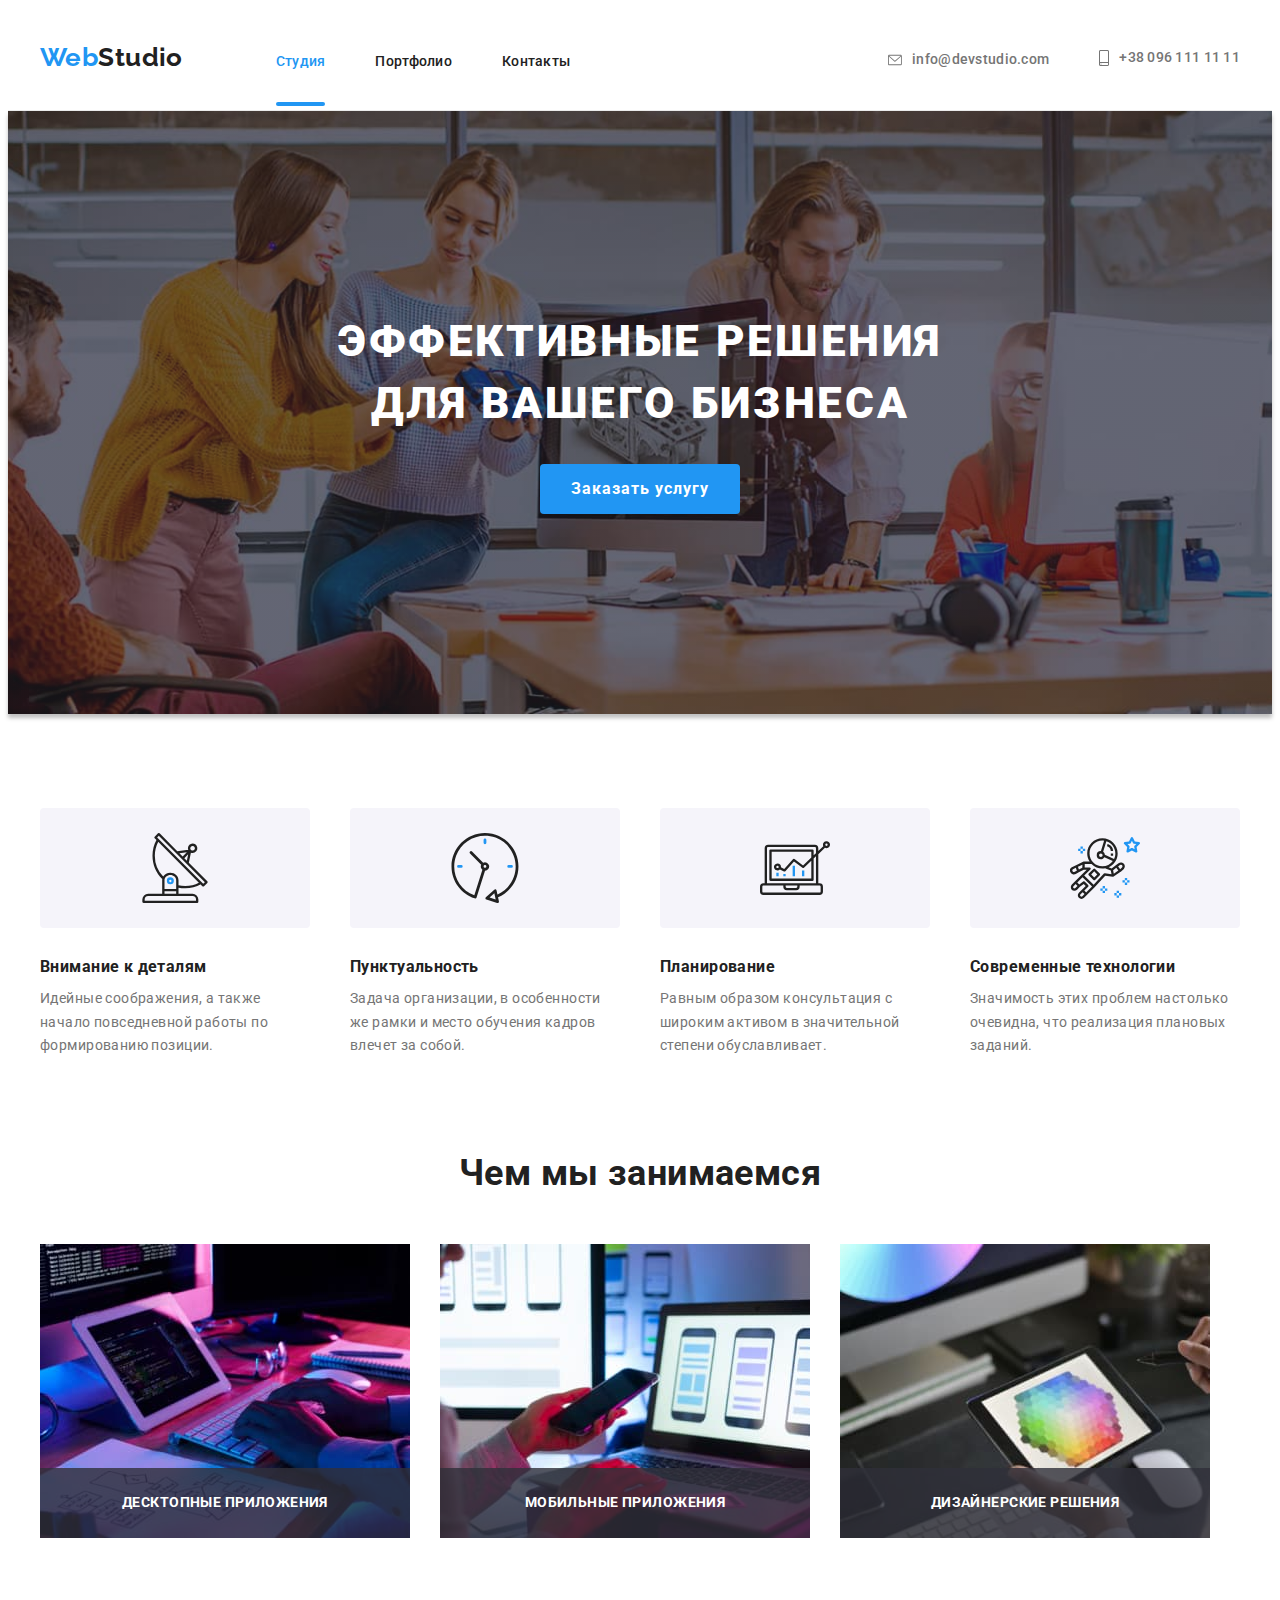
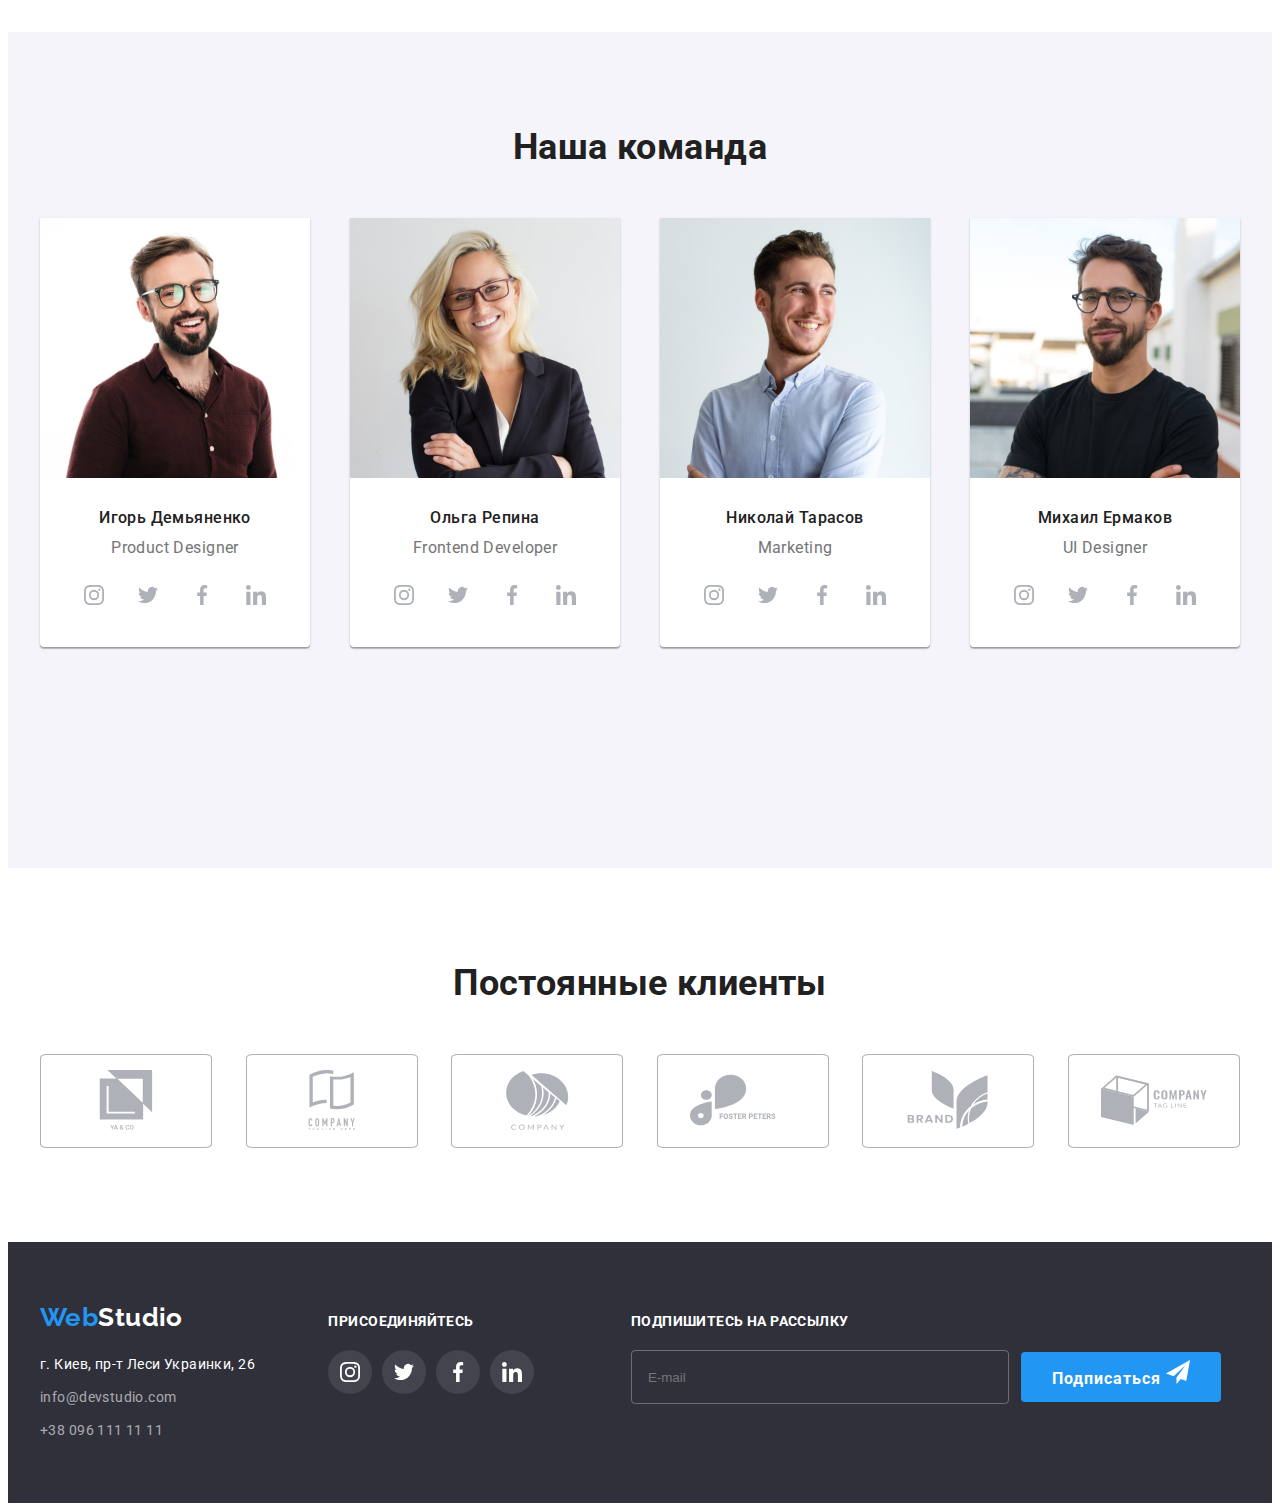
==== commit e51e22f5: "Update index.html" ====
--- a/index.html
+++ b/index.html
@@ -24,10 +24,13 @@
       <div class="container header-container">
         <nav class="header-nav">
           <a class="link logo-link" href="#" lang="en">
-            <span class="accent-color">Web</span>Studio</a>
+            <span class="accent-color">Web</span>Studio</a
+          >
           <ul class="list header-list">
             <li class="header-item">
-              <a class="link header-link current-link" href="index.html">Студия</a>
+              <a class="link header-link current-link" href="index.html"
+                >Студия</a
+              >
             </li>
             <li class="header-item">
               <a class="link header-link" href="portfolio.html">Портфолио</a>
@@ -39,18 +42,23 @@
         </nav>
         <ul class="list cntc-list">
           <li class="cntc-list-item">
-            <a class="link cntc-link mail-link" href="mailto:info@devstudio.com">
+            <a
+              class="link cntc-link mail-link"
+              href="mailto:info@devstudio.com"
+            >
               <svg class="cntc-icon1" width="16" height="12">
                 <use href="./images/sprite.svg#icon-envelope"></use>
               </svg>
-              info@devstudio.com</a>
+              info@devstudio.com</a
+            >
           </li>
           <li class="cntc-list-item">
             <a class="link cntc-link" href="tel:+380961111111">
               <svg class="cntc-icon2" width="10" height="16">
                 <use href="./images/sprite.svg#icon-smartphone"></use>
               </svg>
-                +38 096 111 11 11</a>
+              +38 096 111 11 11</a
+            >
           </li>
         </ul>
       </div>
@@ -62,7 +70,9 @@
           <h1 class="hero-title">
             Эффективные решения <br />для вашего бизнеса
           </h1>
-          <button type="button" class="main-btn order-btn" data-modal-open>Заказать услугу</button>
+          <button type="button" class="main-btn order-btn" data-modal-open>
+            Заказать услугу
+          </button>
         </div>
       </section>
       <!--Особенности работы-->
@@ -85,9 +95,9 @@
             <li class="specifics-item">
               <div class="specifics-icon">
                 <svg class="icon">
-                  <use href="./images/sprite.svg#icon-clock" ></use>
-                </svg>
-              </div>               
+                  <use href="./images/sprite.svg#icon-clock"></use>
+                </svg>
+              </div>
               <h3 class="specifics-title">Пунктуальность</h3>
               <p class="specifics-text">
                 Задача организации, в особенности же рамки и место обучения
@@ -156,17 +166,19 @@
               <img
                 src="./images/img-3.jpg"
                 alt="Игорь Демьяненко"
-                width="270"/>
+                width="270"
+              />
               <div class="team-info">
                 <h3 class="team-title">Игорь Демьяненко</h3>
                 <p class="team-text" lang="en">Product Designer</p>
                 <ul class="list sl-list">
                   <li class="sl-item">
                     <a
-                    href="https://www.instagram.com"
-                    target="_blank"
-                    rel="noopener noreferrer"
-                    class="sl-link">
+                      href="https://www.instagram.com"
+                      target="_blank"
+                      rel="noopener noreferrer"
+                      class="sl-link"
+                    >
                       <svg class="sl-icon" width="20" height="20">
                         <use href="./images/sprite.svg#icon-instagram"></use>
                       </svg>
@@ -174,20 +186,23 @@
                   </li>
                   <li class="sl-item">
                     <a
-                    href="https://twitter.com"
-                    target="_blank"
-                    rel="noopener noreferrer"
-                    class="sl-link">
+                      href="https://twitter.com"
+                      target="_blank"
+                      rel="noopener noreferrer"
+                      class="sl-link"
+                    >
                       <svg class="sl-icon" width="20" height="20">
                         <use href="./images/sprite.svg#icon-twitter"></use>
                       </svg>
                     </a>
                   </li>
                   <li class="sl-item">
-                    <a href="https://uk-ua.facebook.com"
-                    target="_blank"
-                    rel="noopener noreferrer"
-                    class="sl-link">
+                    <a
+                      href="https://uk-ua.facebook.com"
+                      target="_blank"
+                      rel="noopener noreferrer"
+                      class="sl-link"
+                    >
                       <svg class="sl-icon" width="20" height="20">
                         <use href="./images/sprite.svg#icon-facebook"></use>
                       </svg>
@@ -195,10 +210,11 @@
                   </li>
                   <li class="sl-item">
                     <a
-                    href="https://www.linkedin.com"
-                    target="_blank"
-                    rel="noopener noreferrer"
-                    class="sl-link">
+                      href="https://www.linkedin.com"
+                      target="_blank"
+                      rel="noopener noreferrer"
+                      class="sl-link"
+                    >
                       <svg class="sl-icon" width="20" height="20">
                         <use href="./images/sprite.svg#icon-linkedin"></use>
                       </svg>
@@ -215,10 +231,11 @@
                 <ul class="list sl-list">
                   <li class="sl-item">
                     <a
-                    href="https://www.instagram.com"
-                    target="_blank"
-                    rel="noopener noreferrer"
-                    class="sl-link">
+                      href="https://www.instagram.com"
+                      target="_blank"
+                      rel="noopener noreferrer"
+                      class="sl-link"
+                    >
                       <svg class="sl-icon" width="20" height="20">
                         <use href="./images/sprite.svg#icon-instagram"></use>
                       </svg>
@@ -226,20 +243,23 @@
                   </li>
                   <li class="sl-item">
                     <a
-                    href="https://twitter.com"
-                    target="_blank"
-                    rel="noopener noreferrer"
-                    class="sl-link">
+                      href="https://twitter.com"
+                      target="_blank"
+                      rel="noopener noreferrer"
+                      class="sl-link"
+                    >
                       <svg class="sl-icon" width="20" height="20">
                         <use href="./images/sprite.svg#icon-twitter"></use>
                       </svg>
                     </a>
                   </li>
                   <li class="sl-item">
-                    <a href="https://uk-ua.facebook.com"
-                    target="_blank"
-                    rel="noopener noreferrer"
-                    class="sl-link">
+                    <a
+                      href="https://uk-ua.facebook.com"
+                      target="_blank"
+                      rel="noopener noreferrer"
+                      class="sl-link"
+                    >
                       <svg class="sl-icon" width="20" height="20">
                         <use href="./images/sprite.svg#icon-facebook"></use>
                       </svg>
@@ -247,10 +267,11 @@
                   </li>
                   <li class="sl-item">
                     <a
-                    href="https://www.linkedin.com"
-                    target="_blank"
-                    rel="noopener noreferrer"
-                    class="sl-link">
+                      href="https://www.linkedin.com"
+                      target="_blank"
+                      rel="noopener noreferrer"
+                      class="sl-link"
+                    >
                       <svg class="sl-icon" width="20" height="20">
                         <use href="./images/sprite.svg#icon-linkedin"></use>
                       </svg>
@@ -267,10 +288,11 @@
                 <ul class="list sl-list">
                   <li class="sl-item">
                     <a
-                    href="https://www.instagram.com"
-                    target="_blank"
-                    rel="noopener noreferrer"
-                    class="sl-link">
+                      href="https://www.instagram.com"
+                      target="_blank"
+                      rel="noopener noreferrer"
+                      class="sl-link"
+                    >
                       <svg class="sl-icon" width="20" height="20">
                         <use href="./images/sprite.svg#icon-instagram"></use>
                       </svg>
@@ -278,20 +300,23 @@
                   </li>
                   <li class="sl-item">
                     <a
-                    href="https://twitter.com"
-                    target="_blank"
-                    rel="noopener noreferrer"
-                    class="sl-link">
+                      href="https://twitter.com"
+                      target="_blank"
+                      rel="noopener noreferrer"
+                      class="sl-link"
+                    >
                       <svg class="sl-icon" width="20" height="20">
                         <use href="./images/sprite.svg#icon-twitter"></use>
                       </svg>
                     </a>
                   </li>
                   <li class="sl-item">
-                    <a href="https://uk-ua.facebook.com"
-                    target="_blank"
-                    rel="noopener noreferrer"
-                    class="sl-link">
+                    <a
+                      href="https://uk-ua.facebook.com"
+                      target="_blank"
+                      rel="noopener noreferrer"
+                      class="sl-link"
+                    >
                       <svg class="sl-icon" width="20" height="20">
                         <use href="./images/sprite.svg#icon-facebook"></use>
                       </svg>
@@ -299,10 +324,11 @@
                   </li>
                   <li class="sl-item">
                     <a
-                    href="https://www.linkedin.com"
-                    target="_blank"
-                    rel="noopener noreferrer"
-                    class="sl-link">
+                      href="https://www.linkedin.com"
+                      target="_blank"
+                      rel="noopener noreferrer"
+                      class="sl-link"
+                    >
                       <svg class="sl-icon" width="20" height="20">
                         <use href="./images/sprite.svg#icon-linkedin"></use>
                       </svg>
@@ -319,10 +345,11 @@
                 <ul class="list sl-list">
                   <li class="sl-item">
                     <a
-                    href="https://www.instagram.com"
-                    target="_blank"
-                    rel="noopener noreferrer"
-                    class="sl-link">
+                      href="https://www.instagram.com"
+                      target="_blank"
+                      rel="noopener noreferrer"
+                      class="sl-link"
+                    >
                       <svg class="sl-icon" width="20" height="20">
                         <use href="./images/sprite.svg#icon-instagram"></use>
                       </svg>
@@ -330,20 +357,23 @@
                   </li>
                   <li class="sl-item">
                     <a
-                    href="https://twitter.com"
-                    target="_blank"
-                    rel="noopener noreferrer"
-                    class="sl-link">
+                      href="https://twitter.com"
+                      target="_blank"
+                      rel="noopener noreferrer"
+                      class="sl-link"
+                    >
                       <svg class="sl-icon" width="20" height="20">
                         <use href="./images/sprite.svg#icon-twitter"></use>
                       </svg>
                     </a>
                   </li>
                   <li class="sl-item">
-                    <a href="https://uk-ua.facebook.com"
-                    target="_blank"
-                    rel="noopener noreferrer"
-                    class="sl-link">
+                    <a
+                      href="https://uk-ua.facebook.com"
+                      target="_blank"
+                      rel="noopener noreferrer"
+                      class="sl-link"
+                    >
                       <svg class="sl-icon" width="20" height="20">
                         <use href="./images/sprite.svg#icon-facebook"></use>
                       </svg>
@@ -351,10 +381,11 @@
                   </li>
                   <li class="sl-item">
                     <a
-                    href="https://www.linkedin.com"
-                    target="_blank"
-                    rel="noopener noreferrer"
-                    class="sl-link">
+                      href="https://www.linkedin.com"
+                      target="_blank"
+                      rel="noopener noreferrer"
+                      class="sl-link"
+                    >
                       <svg class="sl-icon" width="20" height="20">
                         <use href="./images/sprite.svg#icon-linkedin"></use>
                       </svg>
@@ -423,7 +454,8 @@
       <div class="container">
         <div class="address-links">
           <a class="link footer-logo-link" href="#" lang="en">
-            <span class="accent-color">Web</span>Studio</a>
+            <span class="accent-color">Web</span>Studio</a
+          >
           <address class="address">
             <ul class="list address-list">
               <li class="address-list-item">
@@ -432,15 +464,16 @@
                   href="https://www.google.com/maps/place/%D0%B1%D1%83%D0%BB%D1%8C%D0%B2%D0%B0%D1%80+%D0%9B%D0%B5%D1%81%D1%96+%D0%A3%D0%BA%D1%80%D0%B0%D1%97%D0%BD%D0%BA%D0%B8,+26,+%D0%9A%D0%B8%D1%97%D0%B2,+02000/@50.4265807,30.5361971,17z/data=!3m1!4b1!4m5!3m4!1s0x40d4cf0e033ecbe9:0x57a4dffefec77da0!8m2!3d50.4265807!4d30.5383858"
                   target="_blank"
                   rel="noopener noreferrer"
-                  >г. Киев, пр-т Леси Украинки, 26</a>
+                  >г. Киев, пр-т Леси Украинки, 26</a
+                >
               </li>
               <li class="address-list-item">
                 <a class="link" href="mailto:info@devstudio.com"
-                  >info@devstudio.com</a>
+                  >info@devstudio.com</a
+                >
               </li>
               <li class="address-list-item">
-                <a class="link" href="tel:+380961111111"
-                  >+38 096 111 11 11</a>
+                <a class="link" href="tel:+380961111111">+38 096 111 11 11</a>
               </li>
             </ul>
           </address>
@@ -450,10 +483,11 @@
           <ul class="list sn-list">
             <li class="sn-item">
               <a
-              href="https://www.instagram.com"
-              target="_blank"
-              rel="noopener noreferrer"
-              class="sn-link">
+                href="https://www.instagram.com"
+                target="_blank"
+                rel="noopener noreferrer"
+                class="sn-link"
+              >
                 <svg class="sn-icon" width="20" height="20">
                   <use href="./images/sprite.svg#icon-instagram"></use>
                 </svg>
@@ -461,10 +495,11 @@
             </li>
             <li class="sn-item">
               <a
-              href="https://twitter.com"
-              target="_blank"
-              rel="noopener noreferrer"
-              class="sn-link">
+                href="https://twitter.com"
+                target="_blank"
+                rel="noopener noreferrer"
+                class="sn-link"
+              >
                 <svg class="sn-icon" width="20" height="20">
                   <use href="./images/sprite.svg#icon-twitter"></use>
                 </svg>
@@ -472,10 +507,11 @@
             </li>
             <li class="sn-item">
               <a
-              href="https://uk-ua.facebook.com"
-              target="_blank"
-              rel="noopener noreferrer"
-              class="sn-link">
+                href="https://uk-ua.facebook.com"
+                target="_blank"
+                rel="noopener noreferrer"
+                class="sn-link"
+              >
                 <svg class="sn-icon" width="20" height="20">
                   <use href="./images/sprite.svg#icon-facebook"></use>
                 </svg>
@@ -483,10 +519,11 @@
             </li>
             <li class="sn-item">
               <a
-              href="https://www.linkedin.com"
-              target="_blank"
-              rel="noopener noreferrer"
-              class="sn-link">
+                href="https://www.linkedin.com"
+                target="_blank"
+                rel="noopener noreferrer"
+                class="sn-link"
+              >
                 <svg class="sn-icon" width="20" height="20">
                   <use href="./images/sprite.svg#icon-linkedin"></use>
                 </svg>
@@ -498,8 +535,18 @@
           <h2 class="sign-title">Подпишитесь на рассылку</h2>
           <form action="#">
             <div class="sign-wrap">
-              <input type="email" name="email" class="sign-email" placeholder="E-mail">
-              <button type="submit" class="main-btn sign-btn">Подписаться</button>
+              <input
+                type="email"
+                name="email"
+                class="sign-email"
+                placeholder="E-mail"
+              />
+              <button type="submit" class="main-btn sign-btn">
+                Подписаться
+                <svg class="sign-icon" width="24" height="24">
+                  <use href="./images/icons.svg#icon-send"></use>
+                </svg>
+              </button>
             </div>
           </form>
         </div>
@@ -512,12 +559,13 @@
           <div class="form-wrap">
             <label for="user-name" class="input-text">Имя</label>
             <div class="input-wrap">
-              <input 
+              <input
                 type="text"
                 name="user-name"
                 id="user-name"
                 class="form-input form-size"
-                required>
+                required
+              />
               <svg class="form-icon" width="18" height="18">
                 <use href="./images/icons.svg#icon-person"></use>
               </svg>
@@ -531,7 +579,8 @@
                 name="tel"
                 id="user-tel"
                 class="form-input form-size"
-                required>
+                required
+              />
               <svg class="form-icon" width="18" height="18">
                 <use href="./images/icons.svg#icon-phone"></use>
               </svg>
@@ -545,7 +594,8 @@
                 name="email"
                 id="user-email"
                 class="form-input form-size"
-                required>
+                required
+              />
               <svg class="form-icon" width="18" height="18">
                 <use href="./images/icons.svg#icon-email"></use>
               </svg>
@@ -557,23 +607,24 @@
               name="coments"
               id="user-comments"
               placeholder="Введите текст"
-              class="form-input comments-size"></textarea>
+              class="form-input comments-size"
+            ></textarea>
           </div>
           <div class="checkbox-wrap">
             <input
               type="checkbox"
               name="confirm"
               id="confirm"
-              class="confirm-check">
-            <label
-              for="confirm"
-              class="confirm-text">
-                <span>
-                  <svg class="confirm-icon" width="18" height="18">
-                    <use href="./images/icons.svg#icon-vector"></use>
-                  </svg>
-                </span> 
-                  Соглашаюсь с рассылкой и принимаю <a class="confirm-link" href="#"> Условия договора</a>
+              class="confirm-check"
+            />
+            <label for="confirm" class="confirm-text">
+              <span>
+                <svg class="confirm-icon" width="18" height="18">
+                  <use href="./images/icons.svg#icon-vector"></use>
+                </svg>
+              </span>
+              Соглашаюсь с рассылкой и принимаю
+              <a class="confirm-link" href="#"> Условия договора</a>
             </label>
           </div>
           <button type="submit" class="main-btn form-btn">Отправить</button>
@@ -587,4 +638,4 @@
     </div>
     <script src="./js/modal.js"></script>
   </body>
-</html>+</html>
